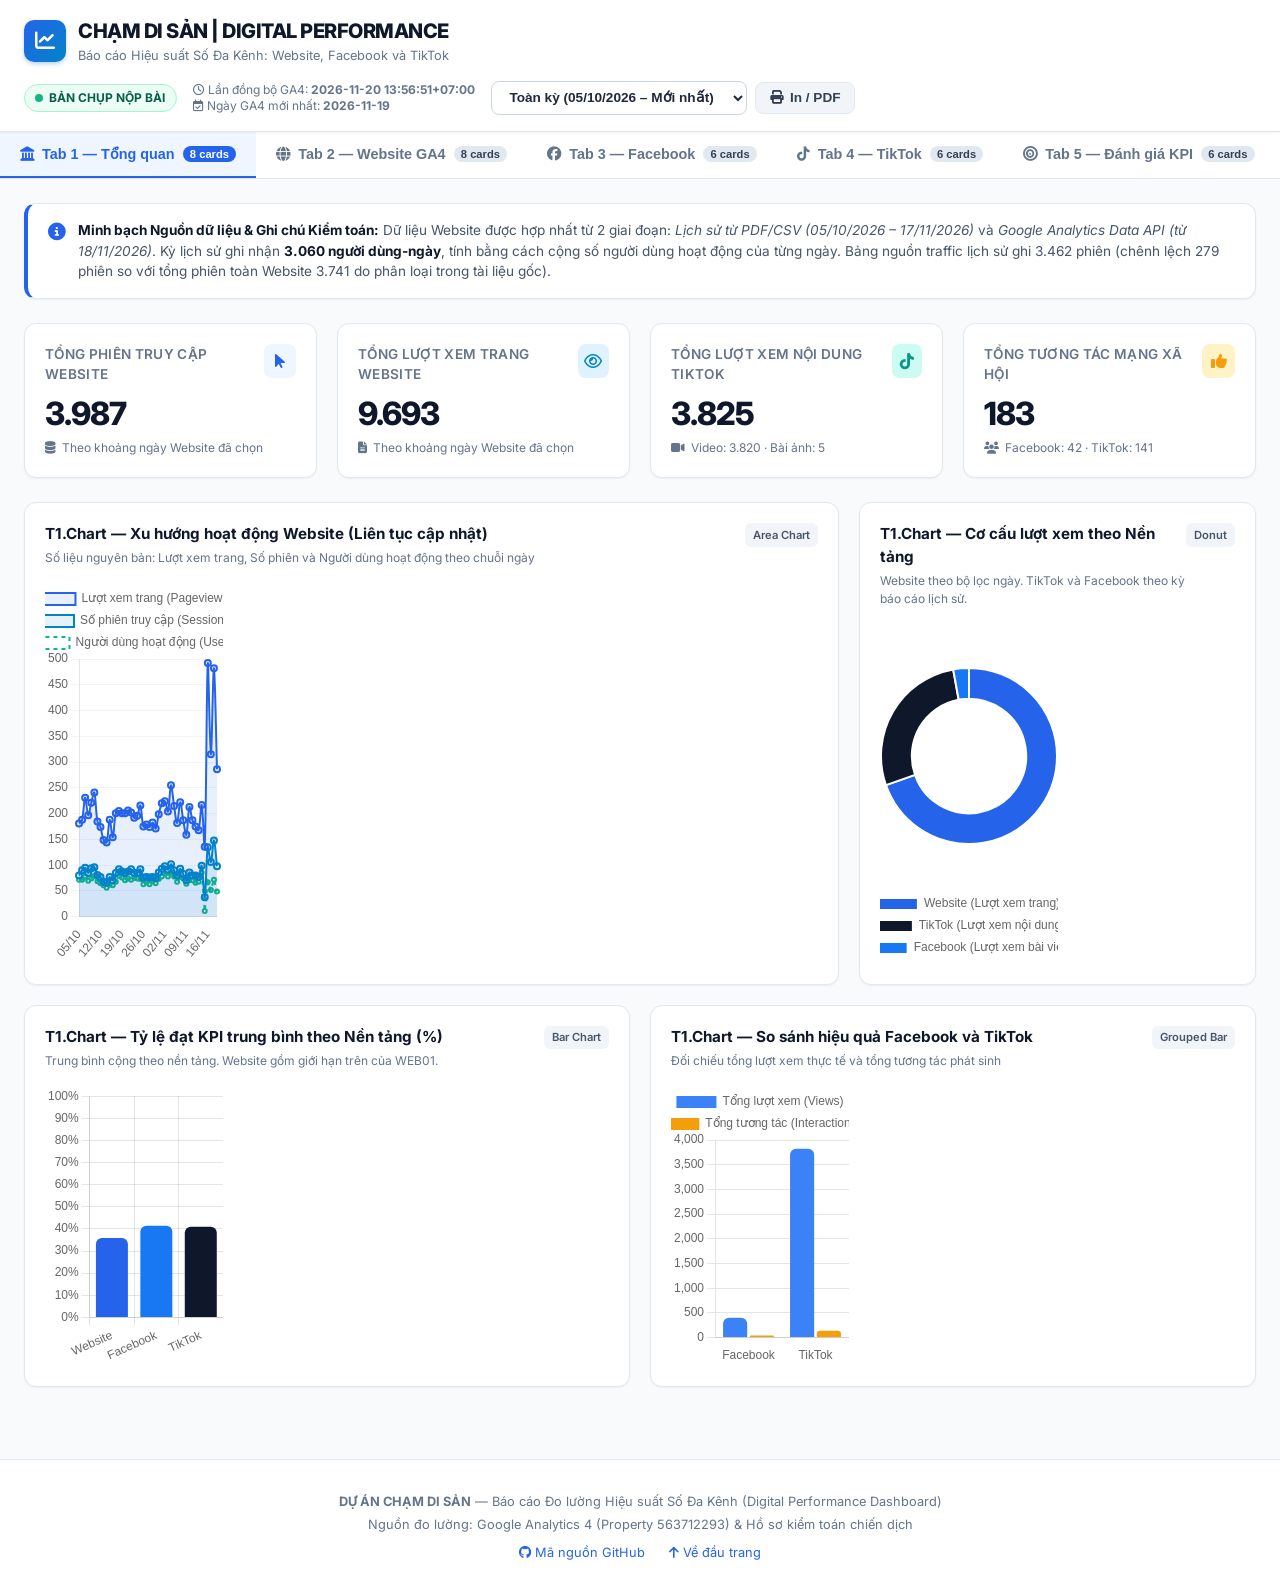
==== PTW/05_DASHBOARD/index.html @ 27724397 "docs(ptw): integrate the Chạm Di Sản dashboard snapshot" ====
<!DOCTYPE html>
<html lang="vi">
<head>
  <meta charset="UTF-8">
  <link rel="icon" href="data:,">
  <meta name="viewport" content="width=device-width, initial-scale=1.0">
  <title>CHẠM DI SẢN | DIGITAL PERFORMANCE DASHBOARD</title>

  <!-- Fonts & Icons -->
  <link rel="preconnect" href="https://fonts.googleapis.com">
  <link rel="preconnect" href="https://fonts.gstatic.com" crossorigin>
  <link href="https://fonts.googleapis.com/css2?family=Inter:wght@400;500;600;700;800&display=swap" rel="stylesheet">
  <link rel="stylesheet" href="https://cdnjs.cloudflare.com/ajax/libs/font-awesome/6.4.2/css/all.min.css">

  <!-- Chart.js -->
  <script src="js/chart.umd.min.js"></script>

  <!-- Custom Stylesheet -->
  <link rel="stylesheet" href="css/style.css">
</head>
<body data-snapshot="true">

  <!-- Top Navigation Header -->
  <header class="top-header">
    <div class="header-container">
      <div class="header-brand">
        <div class="brand-icon">
          <i class="fa-solid fa-chart-line"></i>
        </div>
        <div>
          <h1 class="brand-title">CHẠM DI SẢN | DIGITAL PERFORMANCE</h1>
          <p class="brand-subtitle">Báo cáo Hiệu suất Số Đa Kênh: Website, Facebook và TikTok</p>
        </div>
      </div>

      <div class="header-meta">
        <div class="live-badge">
          <span class="pulse-dot"></span>
          <span id="meta-report-mode">BẢN CHỤP NỘP BÀI</span>
        </div>

        <div style="font-size:0.75rem; color:#64748b; line-height: 1.3;">
          <div><i class="fa-regular fa-clock"></i> Lần đồng bộ GA4: <strong id="meta-last-sync">--:--</strong></div>
          <div><i class="fa-regular fa-calendar-check"></i> Ngày GA4 mới nhất: <strong id="meta-latest-date">--</strong></div>
        </div>

        <div class="filter-group">
          <select id="global-date-filter" class="filter-select" title="Bộ lọc thời gian toàn dashboard">
            <option value="all">Toàn kỳ (05/10/2026 – Mới nhất)</option>
            <option value="history">Kỳ lịch sử (05/10 – 17/11/2026)</option>
            <option value="live">Kỳ GA4 Data API (từ 18/11/2026)</option>
            <option value="7d">7 ngày gần nhất</option>
            <option value="14d">14 ngày gần nhất</option>
            <option value="30d">30 ngày gần nhất</option>
          </select>

          <button id="btn-print-snapshot" class="btn-snapshot" title="In hoặc lưu file snapshot PDF">
            <i class="fa-solid fa-print"></i> In / PDF
          </button>
        </div>
      </div>
    </div>
  </header>

  <!-- 5 Tabs Navigation -->
  <nav class="tabs-nav">
    <div class="tabs-container">
      <button class="tab-btn active" data-tab="tab-overview">
        <i class="fa-solid fa-landmark"></i> Tab 1 — Tổng quan
        <span class="tab-count">8 cards</span>
      </button>
      <button class="tab-btn" data-tab="tab-website">
        <i class="fa-solid fa-globe"></i> Tab 2 — Website GA4
        <span class="tab-count">8 cards</span>
      </button>
      <button class="tab-btn" data-tab="tab-facebook">
        <i class="fa-brands fa-facebook"></i> Tab 3 — Facebook
        <span class="tab-count">6 cards</span>
      </button>
      <button class="tab-btn" data-tab="tab-tiktok">
        <i class="fa-brands fa-tiktok"></i> Tab 4 — TikTok
        <span class="tab-count">6 cards</span>
      </button>
      <button class="tab-btn" data-tab="tab-kpi">
        <i class="fa-solid fa-bullseye"></i> Tab 5 — Đánh giá KPI
        <span class="tab-count">6 cards</span>
      </button>
    </div>
  </nav>

  <!-- Main Container -->
  <main class="main-wrapper">

    <!-- Warning Banner if sync fails -->
    <div id="sync-warning-banner" style="display:none; background:#fef3c7; border:1px solid #f59e0b; color:#92400e; padding:0.75rem 1rem; border-radius:8px; margin-bottom:1rem; font-size:0.85rem;"></div>

    <!-- Data Transparency & Audit Banner -->
    <section class="audit-banner">
      <i class="fa-solid fa-circle-info"></i>
      <div class="banner-content">
        <strong>Minh bạch Nguồn dữ liệu & Ghi chú Kiểm toán:</strong>
        Dữ liệu Website được hợp nhất từ 2 giai đoạn: <em>Lịch sử từ PDF/CSV (05/10/2026 – 17/11/2026)</em> và <em>Google Analytics Data API (từ 18/11/2026)</em>.
        Kỳ lịch sử ghi nhận <strong>3.060 người dùng-ngày</strong>, tính bằng cách cộng số người dùng hoạt động của từng ngày.
        Bảng nguồn traffic lịch sử ghi 3.462 phiên (chênh lệch 279 phiên so với tổng phiên toàn Website 3.741 do phân loại trong tài liệu gốc).
      </div>
    </section>

    <!-- ======================================================= -->
    <!-- TAB 1: TỔNG QUAN (8 CARDS)                                -->
    <!-- ======================================================= -->
    <section id="tab-overview" class="tab-content active">
      <!-- 4 KPI Cards -->
      <div class="kpi-grid">
        <!-- Card 84 -->
        <div class="kpi-card">
          <div class="kpi-header">
            <span class="kpi-title">Tổng phiên truy cập Website</span>
            <div class="kpi-icon icon-blue"><i class="fa-solid fa-arrow-pointer"></i></div>
          </div>
          <div class="kpi-value" id="kpi-q84">–</div>
          <div class="kpi-footer">
            <i class="fa-solid fa-database"></i>
            <span>Theo khoảng ngày Website đã chọn</span>
          </div>
        </div>

        <!-- Card 85 -->
        <div class="kpi-card">
          <div class="kpi-header">
            <span class="kpi-title">Tổng lượt xem trang Website</span>
            <div class="kpi-icon icon-sky"><i class="fa-regular fa-eye"></i></div>
          </div>
          <div class="kpi-value" id="kpi-q85">–</div>
          <div class="kpi-footer">
            <i class="fa-solid fa-file-lines"></i>
            <span>Theo khoảng ngày Website đã chọn</span>
          </div>
        </div>

        <!-- Card 86 -->
        <div class="kpi-card">
          <div class="kpi-header">
            <span class="kpi-title">Tổng lượt xem nội dung TikTok</span>
            <div class="kpi-icon icon-teal"><i class="fa-brands fa-tiktok"></i></div>
          </div>
          <div class="kpi-value" id="kpi-q86">–</div>
          <div class="kpi-footer">
            <i class="fa-solid fa-video"></i>
            <span id="tiktok-view-breakdown"></span>
          </div>
        </div>

        <!-- Card 87 -->
        <div class="kpi-card">
          <div class="kpi-header">
            <span class="kpi-title">Tổng tương tác Mạng xã hội</span>
            <div class="kpi-icon icon-amber"><i class="fa-solid fa-thumbs-up"></i></div>
          </div>
          <div class="kpi-value" id="kpi-q87">–</div>
          <div class="kpi-footer">
            <i class="fa-solid fa-users"></i>
            <span id="social-interaction-breakdown"></span>
          </div>
        </div>
      </div>

      <!-- 4 Charts Grid -->
      <div class="charts-grid">
        <!-- Card 88: Xu hướng Website -->
        <div class="chart-card col-8">
          <div class="chart-header">
            <div class="chart-title-wrap">
              <h3 class="chart-title">T1.Chart — Xu hướng hoạt động Website (Liên tục cập nhật)</h3>
              <p class="chart-subtitle">Số liệu nguyên bản: Lượt xem trang, Số phiên và Người dùng hoạt động theo chuỗi ngày</p>
            </div>
            <span class="chart-badge">Area Chart</span>
          </div>
          <div class="chart-body tall">
            <canvas id="chart-q88"></canvas>
          </div>
        </div>

        <!-- Card 89: Phân loại lượt xem đa nền tảng -->
        <div class="chart-card col-4">
          <div class="chart-header">
            <div class="chart-title-wrap">
              <h3 class="chart-title">T1.Chart — Cơ cấu lượt xem theo Nền tảng</h3>
              <p class="chart-subtitle">Website theo bộ lọc ngày. TikTok và Facebook theo kỳ báo cáo lịch sử.</p>
            </div>
            <span class="chart-badge">Donut</span>
          </div>
          <div class="chart-body tall">
            <canvas id="chart-q89"></canvas>
          </div>
        </div>

        <!-- Card 90: Tỷ lệ đạt KPI theo Nền tảng -->
        <div class="chart-card col-6">
          <div class="chart-header">
            <div class="chart-title-wrap">
              <h3 class="chart-title">T1.Chart — Tỷ lệ đạt KPI trung bình theo Nền tảng (%)</h3>
              <p class="chart-subtitle">Trung bình cộng theo nền tảng. Website gồm giới hạn trên của WEB01.</p>
            </div>
            <span class="chart-badge">Bar Chart</span>
          </div>
          <div class="chart-body">
            <canvas id="chart-q90"></canvas>
          </div>
        </div>

        <!-- Card 91: So sánh hiệu quả Facebook vs TikTok -->
        <div class="chart-card col-6">
          <div class="chart-header">
            <div class="chart-title-wrap">
              <h3 class="chart-title">T1.Chart — So sánh hiệu quả Facebook và TikTok</h3>
              <p class="chart-subtitle">Đối chiếu tổng lượt xem thực tế và tổng tương tác phát sinh</p>
            </div>
            <span class="chart-badge">Grouped Bar</span>
          </div>
          <div class="chart-body">
            <canvas id="chart-q91"></canvas>
          </div>
        </div>
      </div>
    </section>

    <!-- ======================================================= -->
    <!-- TAB 2: WEBSITE GA4 (8 CARDS)                             -->
    <!-- ======================================================= -->
    <section id="tab-website" class="tab-content">
      <!-- 2 KPI Cards -->
      <div class="kpi-grid">
        <!-- Card 92 -->
        <div class="kpi-card">
          <div class="kpi-header">
            <span class="kpi-title">Người dùng hoạt động TB / ngày</span>
            <div class="kpi-icon icon-emerald"><i class="fa-solid fa-user-group"></i></div>
          </div>
          <div class="kpi-value" id="kpi-q92">–</div>
          <div class="kpi-footer">
            <i class="fa-solid fa-chart-simple"></i>
            <span>User-days / ngày trên toàn chuỗi dữ liệu</span>
          </div>
        </div>

        <!-- Card 93 -->
        <div class="kpi-card">
          <div class="kpi-header">
            <span class="kpi-title">Lượt xem trang trên mỗi phiên (Trang/phiên)</span>
            <div class="kpi-icon icon-sky"><i class="fa-regular fa-file"></i></div>
          </div>
          <div class="kpi-value" id="kpi-q93">–</div>
          <div class="kpi-footer">
            <i class="fa-solid fa-calculator"></i>
            <span>Tỷ lệ Pageviews / Sessions trung bình</span>
          </div>
        </div>
      </div>

      <!-- 6 Charts Grid -->
      <div class="charts-grid">
        <!-- Card 94: Nhịp độ phiên & người dùng -->
        <div class="chart-card col-8">
          <div class="chart-header">
            <div class="chart-title-wrap">
              <h3 class="chart-title">T2.Chart — Nhịp độ người dùng và phiên truy cập theo ngày</h3>
              <p class="chart-subtitle">PDF/CSV đến 17/11/2026 và GA4 Data API từ 18/11/2026</p>
            </div>
            <span class="chart-badge">Line/Area</span>
          </div>
          <div class="chart-body">
            <canvas id="chart-q94"></canvas>
          </div>
        </div>

        <!-- Card 95: Cơ cấu nguồn truy cập -->
        <div class="chart-card col-4">
          <div class="chart-header">
            <div class="chart-title-wrap">
              <h3 class="chart-title">T2.Chart — Cơ cấu nguồn truy cập Website (Traffic Sources)</h3>
              <p class="chart-subtitle" id="traffic-sources-scope"></p>
            </div>
            <span class="chart-badge">Donut</span>
          </div>
          <div class="chart-body">
            <canvas id="chart-q95"></canvas>
          </div>
        </div>

        <!-- Card 96: Top 10 trang -->
        <div class="chart-card col-6">
          <div class="chart-header">
            <div class="chart-title-wrap">
              <h3 class="chart-title">T2.Chart — Top 10 trang được truy cập nhiều nhất (Kỳ 05/11–17/11/2026)</h3>
              <p class="chart-subtitle">Xếp hạng theo lượt xem trang (Views) trong kỳ báo cáo 13 ngày</p>
            </div>
            <span class="chart-badge">Bar (Horizontal)</span>
          </div>
          <div class="chart-body">
            <canvas id="chart-q96"></canvas>
          </div>
        </div>

        <!-- Card 97: Sự kiện Website Events -->
        <div class="chart-card col-6">
          <div class="chart-header">
            <div class="chart-title-wrap">
              <h3 class="chart-title">T2.Chart — Phân bổ sự kiện người dùng Website Events</h3>
              <p class="chart-subtitle">Số lượt kích hoạt theo hồ sơ lịch sử 05/10–17/11/2026</p>
            </div>
            <span class="chart-badge">Bar Chart</span>
          </div>
          <div class="chart-body">
            <canvas id="chart-q97"></canvas>
          </div>
        </div>

        <!-- Card 98: Sự kiện chuyển đổi chính -->
        <div class="chart-card col-6">
          <div class="chart-header">
            <div class="chart-title-wrap">
              <h3 class="chart-title">T2.Chart — Các sự kiện chuyển đổi chính (Kỳ 05/11–17/11/2026)</h3>
              <p class="chart-subtitle">Số lượt hoàn tất 5 mục tiêu chuyển đổi trong kỳ 13 ngày</p>
            </div>
            <span class="chart-badge">Bar Chart</span>
          </div>
          <div class="chart-body">
            <canvas id="chart-q98"></canvas>
          </div>
        </div>

        <!-- Card 99: Tỷ lệ thoát theo trang đích -->
        <div class="chart-card col-6">
          <div class="chart-header">
            <div class="chart-title-wrap">
              <h3 class="chart-title">T2.Chart — Tỷ lệ thoát theo Trang đích (Kỳ 05/11–17/11/2026)</h3>
              <p class="chart-subtitle">Bounce Rate (%) theo 9 trang đón nhận lượt truy cập đầu tiên</p>
            </div>
            <span class="chart-badge">Bar (Horizontal)</span>
          </div>
          <div class="chart-body">
            <canvas id="chart-q99"></canvas>
          </div>
        </div>
      </div>
    </section>

    <!-- ======================================================= -->
    <!-- TAB 3: FACEBOOK (6 CARDS)                                -->
    <!-- ======================================================= -->
    <section id="tab-facebook" class="tab-content">
      <!-- 2 KPI Cards -->
      <div class="kpi-grid">
        <!-- Card 100 -->
        <div class="kpi-card">
          <div class="kpi-header">
            <span class="kpi-title">Tổng bài đăng Facebook</span>
            <div class="kpi-icon icon-blue"><i class="fa-brands fa-facebook"></i></div>
          </div>
          <div class="kpi-value" id="kpi-q100">–</div>
          <div class="kpi-footer">
            <i class="fa-regular fa-newspaper"></i>
            <span>19 bài đăng trong kỳ chiến dịch</span>
          </div>
        </div>

        <!-- Card 101 -->
        <div class="kpi-card">
          <div class="kpi-header">
            <span class="kpi-title">Tổng lượt nhấp liên kết về Web</span>
            <div class="kpi-icon icon-sky"><i class="fa-solid fa-link"></i></div>
          </div>
          <div class="kpi-value" id="kpi-q101">–</div>
          <div class="kpi-footer">
            <i class="fa-solid fa-share-from-square"></i>
            <span>Lượt click trực tiếp chuyển hướng về Website</span>
          </div>
        </div>
      </div>

      <!-- 4 Charts Grid -->
      <div class="charts-grid">
        <!-- Card 102: Top 10 bài theo lượt xem -->
        <div class="chart-card col-6">
          <div class="chart-header">
            <div class="chart-title-wrap">
              <h3 class="chart-title">T3.Chart — Top 10 bài viết Facebook theo lượt xem</h3>
              <p class="chart-subtitle">Xếp hạng các bài đăng thu hút nhiều lượt hiển thị nhất</p>
            </div>
            <span class="chart-badge">Horizontal Bar</span>
          </div>
          <div class="chart-body">
            <canvas id="chart-q102"></canvas>
          </div>
        </div>

        <!-- Card 103: Top 10 bài theo click liên kết -->
        <div class="chart-card col-6">
          <div class="chart-header">
            <div class="chart-title-wrap">
              <h3 class="chart-title">T3.Chart — Top 10 bài viết Facebook theo lượt click liên kết</h3>
              <p class="chart-subtitle">Hiệu quả kéo traffic về Website từ từng bài đăng</p>
            </div>
            <span class="chart-badge">Horizontal Bar</span>
          </div>
          <div class="chart-body">
            <canvas id="chart-q103"></canvas>
          </div>
        </div>

        <!-- Card 104: Phân bổ tương tác & chia sẻ -->
        <div class="chart-card col-6">
          <div class="chart-header">
            <div class="chart-title-wrap">
              <h3 class="chart-title">T3.Chart — Phân bổ tương tác và chia sẻ theo bài viết</h3>
              <p class="chart-subtitle">Cơ cấu tương tác (Interactions) và lan tỏa (Shares) trên 19 bài đăng</p>
            </div>
            <span class="chart-badge">Stacked Bar</span>
          </div>
          <div class="chart-body">
            <canvas id="chart-q104"></canvas>
          </div>
        </div>

        <!-- Card 105: Xu hướng lượt xem & tương tác FB -->
        <div class="chart-card col-6">
          <div class="chart-header">
            <div class="chart-title-wrap">
              <h3 class="chart-title">T3.Chart — Xu hướng lượt xem và tương tác Facebook theo thời gian</h3>
              <p class="chart-subtitle">Diễn biến hiệu quả truyền thông bài viết theo từng ngày đăng</p>
            </div>
            <span class="chart-badge">Line Chart</span>
          </div>
          <div class="chart-body">
            <canvas id="chart-q105"></canvas>
          </div>
        </div>
      </div>
    </section>

    <!-- ======================================================= -->
    <!-- TAB 4: TIKTOK (6 CARDS)                                  -->
    <!-- ======================================================= -->
    <section id="tab-tiktok" class="tab-content">
      <!-- 2 KPI Cards -->
      <div class="kpi-grid">
        <!-- Card 106 -->
        <div class="kpi-card">
          <div class="kpi-header">
            <span class="kpi-title">Lượt xem trung bình mỗi video TikTok</span>
            <div class="kpi-icon icon-teal"><i class="fa-solid fa-play"></i></div>
          </div>
          <div class="kpi-value" id="kpi-q106">–</div>
          <div class="kpi-footer">
            <i class="fa-solid fa-video"></i>
            <span>Chỉ tính nội dung video</span>
          </div>
        </div>

        <!-- Card 107 -->
        <div class="kpi-card">
          <div class="kpi-header">
            <span class="kpi-title">Tỷ lệ tương tác TikTok (ER)</span>
            <div class="kpi-icon icon-amber"><i class="fa-solid fa-percent"></i></div>
          </div>
          <div class="kpi-value" id="kpi-q107">–</div>
          <div class="kpi-footer">
            <i class="fa-solid fa-heart"></i>
            <span>Tỷ lệ tương tác báo cáo trên tổng lượt xem</span>
          </div>
        </div>
      </div>

      <!-- 4 Charts Grid -->
      <div class="charts-grid">
        <!-- Card 108: Xếp hạng video theo lượt xem -->
        <div class="chart-card col-6">
          <div class="chart-header">
            <div class="chart-title-wrap">
              <h3 class="chart-title">T4.Chart — Xếp hạng video TikTok theo lượt xem</h3>
              <p class="chart-subtitle">Hiệu suất xem của từng video clip trong chiến dịch</p>
            </div>
            <span class="chart-badge">Horizontal Bar</span>
          </div>
          <div class="chart-body">
            <canvas id="chart-q108"></canvas>
          </div>
        </div>

        <!-- Card 110: Tỷ trọng các loại tương tác -->
        <div class="chart-card col-6">
          <div class="chart-header">
            <div class="chart-title-wrap">
              <h3 class="chart-title">T4.Chart — Tỷ trọng các loại tương tác trên TikTok</h3>
              <p class="chart-subtitle">Tính từ bốn cột tương tác thành phần của toàn bộ nội dung. KPI dùng cột tổng tương tác theo báo cáo.</p>
            </div>
            <span class="chart-badge">Donut</span>
          </div>
          <div class="chart-body">
            <canvas id="chart-q110"></canvas>
          </div>
        </div>

        <!-- Card 109: Cơ cấu 4 hành vi tương tác -->
        <div class="chart-card col-6">
          <div class="chart-header">
            <div class="chart-title-wrap">
              <h3 class="chart-title">T4.Chart — Cơ cấu 4 hành vi tương tác trên từng video TikTok</h3>
              <p class="chart-subtitle">Phân bổ chi tiết Thích, Lưu, Bình luận và Chia sẻ</p>
            </div>
            <span class="chart-badge">Stacked Bar</span>
          </div>
          <div class="chart-body">
            <canvas id="chart-q109"></canvas>
          </div>
        </div>

        <!-- Card 111: Thời lượng vs Lượt xem -->
        <div class="chart-card col-6">
          <div class="chart-header">
            <div class="chart-title-wrap">
              <h3 class="chart-title">T4.Chart — Thời lượng video (giây) và Lượt xem thực tế</h3>
              <p class="chart-subtitle">Thời lượng chỉ hiện khi hồ sơ có ghi nhận. Các lượt xem vẫn hiển thị cho đủ video.</p>
            </div>
            <span class="chart-badge">Dual-Axis Chart</span>
          </div>
          <div class="chart-body">
            <canvas id="chart-q111"></canvas>
          </div>
        </div>
      </div>
    </section>

    <!-- ======================================================= -->
    <!-- TAB 5: ĐÁNH GIÁ KPI (6 CARDS)                            -->
    <!-- ======================================================= -->
    <section id="tab-kpi" class="tab-content">
      <!-- 2 KPI Cards -->
      <div class="kpi-grid">
        <!-- Card 112 -->
        <div class="kpi-card">
          <div class="kpi-header">
            <span class="kpi-title">Tỷ lệ hoàn thành trung bình toàn chiến dịch</span>
            <div class="kpi-icon icon-amber"><i class="fa-solid fa-gauge-high"></i></div>
          </div>
          <div class="kpi-value" id="kpi-q112">–</div>
          <div class="kpi-footer">
            <i class="fa-solid fa-calculator"></i>
            <span>Trung bình theo hồ sơ nghiệm thu, gồm giới hạn trên của WEB01</span>
          </div>
        </div>

        <!-- Card 113 -->
        <div class="kpi-card">
          <div class="kpi-header">
            <span class="kpi-title">Số KPI đạt mục tiêu</span>
            <div class="kpi-icon icon-blue"><i class="fa-solid fa-circle-check"></i></div>
          </div>
          <div class="kpi-value" id="kpi-q113">–</div>
          <div class="kpi-footer">
            <i class="fa-solid fa-flag"></i>
            <span>Kết quả của kỳ nghiệm thu 05/10–17/11/2026</span>
          </div>
        </div>
      </div>

      <!-- 4 Charts Grid -->
      <div class="charts-grid">
        <!-- Card 114: Tỷ lệ hoàn thành từng chỉ số -->
        <div class="chart-card col-6">
          <div class="chart-header">
            <div class="chart-title-wrap">
              <h3 class="chart-title">T5.Chart — Tỷ lệ hoàn thành từng chỉ số KPI (%)</h3>
              <p class="chart-subtitle">Đối chiếu mức độ đạt mục tiêu của từng chỉ số cụ thể</p>
            </div>
            <span class="chart-badge">Horizontal Bar</span>
          </div>
          <div class="chart-body">
            <canvas id="chart-q114"></canvas>
          </div>
        </div>

        <!-- Card 117: Tỷ lệ hoàn thành theo nền tảng -->
        <div class="chart-card col-6">
          <div class="chart-header">
            <div class="chart-title-wrap">
              <h3 class="chart-title">T5.Chart — Tỷ lệ hoàn thành KPI trung bình theo Nền tảng</h3>
              <p class="chart-subtitle">Trung bình cộng theo nền tảng. Website gồm giới hạn trên của WEB01.</p>
            </div>
            <span class="chart-badge">Bar Chart</span>
          </div>
          <div class="chart-body">
            <canvas id="chart-q117"></canvas>
          </div>
        </div>

        <!-- Card 115: Mục tiêu vs Thực tế -->
        <div class="chart-card col-6">
          <div class="chart-header">
            <div class="chart-title-wrap">
              <h3 class="chart-title">T5.Chart — Đối chiếu Mục tiêu (100%) vs Thực tế (%) từng KPI</h3>
              <p class="chart-subtitle">So sánh trực quan mức độ đạt so với ngưỡng chuẩn 100%</p>
            </div>
            <span class="chart-badge">Grouped Bar</span>
          </div>
          <div class="chart-body">
            <canvas id="chart-q115"></canvas>
          </div>
        </div>

        <!-- Card 116: Khoảng cách chênh lệch cần bù đắp -->
        <div class="chart-card col-6">
          <div class="chart-header">
            <div class="chart-title-wrap">
              <h3 class="chart-title">T5.Chart — Khoảng cách chênh lệch cần bù đắp (Minimum Gap)</h3>
              <p class="chart-subtitle">Số lượng chỉ tiêu tuyệt đối còn thiếu để chạm ngưỡng đạt KPI</p>
            </div>
            <span class="chart-badge">Bar Chart</span>
          </div>
          <div class="chart-body">
            <canvas id="chart-q116"></canvas>
          </div>
        </div>

        <!-- Bảng tổng hợp chi tiết 9 KPI -->
        <div class="chart-card col-12" style="margin-top: 1rem;">
          <div class="chart-header">
            <div class="chart-title-wrap">
              <h3 class="chart-title"><i class="fa-solid fa-table-list"></i> Bảng đối chiếu chi tiết 9 KPI chiến dịch Chạm Di Sản</h3>
              <p class="chart-subtitle">Trích xuất trực tiếp từ hồ sơ kiểm toán Bao_cao_KPI(2).xlsx</p>
            </div>
          </div>
          <div class="table-responsive">
            <table class="data-table">
              <thead>
                <tr>
                  <th>Mã</th>
                  <th>Nền tảng</th>
                  <th>Chỉ số đo lường</th>
                  <th>Mục tiêu</th>
                  <th>Thực tế</th>
                  <th>Tỷ lệ đạt</th>
                  <th>Trạng thái</th>
                  <th>Chênh lệch</th>
                  <th>Ghi chú kiểm toán</th>
                </tr>
              </thead>
              <tbody id="kpi-table-body">
                <!-- Rendered dynamically -->
              </tbody>
            </table>
          </div>
        </div>
      </div>
    </section>

  </main>

  <!-- Footer -->
  <footer class="footer">
    <p><strong>DỰ ÁN CHẠM DI SẢN</strong> — Báo cáo Đo lường Hiệu suất Số Đa Kênh (Digital Performance Dashboard)</p>
    <p style="margin-top: 0.25rem;">Nguồn đo lường: Google Analytics 4 (Property 563712293) & Hồ sơ kiểm toán chiến dịch</p>
    <div class="footer-links">
      <a href="https://github.com/dgdyudisnumber1-cyber/cham-di-san-dashboard" target="_blank"><i class="fa-brands fa-github"></i> Mã nguồn GitHub</a>
      <a href="#tab-overview"><i class="fa-solid fa-arrow-up"></i> Về đầu trang</a>
    </div>
  </footer>

  <!-- Application Logic -->
  <script src="data/dashboard_data.js"></script>
  <script src="js/app.js"></script>
</body>
</html>
---- PTW/05_DASHBOARD/css/style.css ----
:root {
  --navy-dark: #0f172a;
  --navy-primary: #1e293b;
  --blue-primary: #2563eb;
  --blue-hover: #1d4ed8;
  --blue-light: #eff6ff;
  --blue-subtle: #dbeafe;
  --sky-accent: #0284c7;
  --teal-accent: #0d9488;
  --emerald: #10b981;
  --amber: #f59e0b;
  --rose: #ef4444;
  --slate-50: #f8fafc;
  --slate-100: #f1f5f9;
  --slate-200: #e2e8f0;
  --slate-300: #cbd5e1;
  --slate-400: #94a3b8;
  --slate-500: #64748b;
  --slate-600: #475569;
  --slate-700: #334155;
  --slate-800: #1e293b;
  --slate-900: #0f172a;
  --font-sans: 'Inter', -apple-system, BlinkMacSystemFont, 'Segoe UI', Roboto, Helvetica, Arial, sans-serif;
  --card-radius: 12px;
  --shadow-sm: 0 1px 2px 0 rgb(0 0 0 / 0.05);
  --shadow-md: 0 4px 6px -1px rgb(0 0 0 / 0.08), 0 2px 4px -2px rgb(0 0 0 / 0.05);
  --shadow-lg: 0 10px 15px -3px rgb(0 0 0 / 0.08), 0 4px 6px -4px rgb(0 0 0 / 0.04);
}

* {
  margin: 0;
  padding: 0;
  box-sizing: border-box;
}

body {
  font-family: var(--font-sans);
  background-color: var(--slate-50);
  color: var(--slate-800);
  line-height: 1.5;
  -webkit-font-smoothing: antialiased;
}

/* Header & Navbar */
.top-header {
  background: #ffffff;
  border-bottom: 1px solid var(--slate-200);
  padding: 1rem 1.5rem;
  position: sticky;
  top: 0;
  z-index: 50;
  box-shadow: var(--shadow-sm);
}

.header-container {
  max-width: 1440px;
  margin: 0 auto;
  display: flex;
  justify-content: space-between;
  align-items: center;
  flex-wrap: wrap;
  gap: 1rem;
}

.header-brand {
  display: flex;
  align-items: center;
  gap: 0.75rem;
}

.brand-icon {
  width: 42px;
  height: 42px;
  background: linear-gradient(135deg, var(--blue-primary), var(--sky-accent));
  border-radius: 10px;
  display: flex;
  align-items: center;
  justify-content: center;
  color: #fff;
  font-size: 1.25rem;
  box-shadow: 0 2px 4px rgba(37, 99, 235, 0.3);
}

.brand-title {
  font-size: 1.25rem;
  font-weight: 800;
  letter-spacing: -0.025em;
  color: var(--navy-dark);
}

.brand-subtitle {
  font-size: 0.8rem;
  color: var(--slate-500);
}

.header-meta {
  display: flex;
  align-items: center;
  gap: 1rem;
  flex-wrap: wrap;
}

.live-badge {
  display: inline-flex;
  align-items: center;
  gap: 0.375rem;
  background-color: #ecfdf5;
  color: #065f46;
  border: 1px solid #a7f3d0;
  padding: 0.25rem 0.65rem;
  border-radius: 9999px;
  font-size: 0.75rem;
  font-weight: 700;
}

.pulse-dot {
  width: 8px;
  height: 8px;
  background-color: #10b981;
  border-radius: 50%;
  animation: pulse 2s cubic-bezier(0.4, 0, 0.6, 1) infinite;
}

@keyframes pulse {
  0%, 100% { opacity: 1; transform: scale(1); }
  50% { opacity: 0.5; transform: scale(1.3); }
}

.filter-group {
  display: flex;
  align-items: center;
  gap: 0.5rem;
}

.filter-select {
  padding: 0.45rem 0.85rem;
  border-radius: 8px;
  border: 1px solid var(--slate-300);
  background-color: #ffffff;
  color: var(--slate-800);
  font-size: 0.85rem;
  font-weight: 600;
  cursor: pointer;
  outline: none;
  transition: border-color 0.15s, box-shadow 0.15s;
}

.filter-select:focus {
  border-color: var(--blue-primary);
  box-shadow: 0 0 0 3px rgba(37, 99, 235, 0.15);
}

.btn-snapshot {
  display: inline-flex;
  align-items: center;
  gap: 0.4rem;
  background-color: var(--slate-100);
  color: var(--slate-700);
  border: 1px solid var(--slate-200);
  padding: 0.45rem 0.85rem;
  border-radius: 8px;
  font-size: 0.85rem;
  font-weight: 600;
  cursor: pointer;
  transition: all 0.15s;
}

.btn-snapshot:hover {
  background-color: var(--slate-200);
  color: var(--navy-dark);
}

/* Tab Navigation */
.tabs-nav {
  background-color: #ffffff;
  border-bottom: 1px solid var(--slate-200);
}

.tabs-container {
  max-width: 1440px;
  margin: 0 auto;
  display: flex;
  overflow-x: auto;
  scrollbar-width: none;
}

.tabs-container::-webkit-scrollbar {
  display: none;
}

.tab-btn {
  padding: 0.9rem 1.25rem;
  background: none;
  border: none;
  border-bottom: 2px solid transparent;
  font-size: 0.9rem;
  font-weight: 600;
  color: var(--slate-500);
  cursor: pointer;
  display: flex;
  align-items: center;
  gap: 0.5rem;
  white-space: nowrap;
  transition: all 0.15s;
}

.tab-btn:hover {
  color: var(--blue-primary);
}

.tab-btn.active {
  color: var(--blue-primary);
  border-bottom-color: var(--blue-primary);
  background-color: var(--blue-light);
}

.tab-count {
  background-color: var(--slate-200);
  color: var(--slate-700);
  font-size: 0.7rem;
  padding: 0.1rem 0.45rem;
  border-radius: 9999px;
  font-weight: 700;
}

.tab-btn.active .tab-count {
  background-color: var(--blue-primary);
  color: #fff;
}

/* Main Container */
.main-wrapper {
  max-width: 1440px;
  margin: 0 auto;
  padding: 1.5rem;
}

/* Banner Alert */
.audit-banner {
  background-color: #ffffff;
  border: 1px solid var(--slate-200);
  border-left: 4px solid var(--blue-primary);
  padding: 1rem 1.25rem;
  border-radius: var(--card-radius);
  margin-bottom: 1.5rem;
  box-shadow: var(--shadow-sm);
  display: flex;
  align-items: flex-start;
  gap: 0.75rem;
  font-size: 0.85rem;
  color: var(--slate-600);
}

.audit-banner i {
  color: var(--blue-primary);
  font-size: 1.1rem;
  margin-top: 0.15rem;
}

.banner-content strong {
  color: var(--navy-dark);
}

/* Grid Layouts */
.tab-content {
  display: none;
}

.tab-content.active {
  display: block;
}

.kpi-grid {
  display: grid;
  grid-template-columns: repeat(auto-fit, minmax(260px, 1fr));
  gap: 1.25rem;
  margin-bottom: 1.5rem;
}

.charts-grid {
  display: grid;
  grid-template-columns: repeat(12, 1fr);
  gap: 1.25rem;
}

/* KPI Card */
.kpi-card {
  background-color: #ffffff;
  border: 1px solid var(--slate-200);
  border-radius: var(--card-radius);
  padding: 1.25rem;
  box-shadow: var(--shadow-sm);
  display: flex;
  flex-direction: column;
  justify-content: space-between;
  transition: transform 0.15s, box-shadow 0.15s;
}

.kpi-card:hover {
  transform: translateY(-2px);
  box-shadow: var(--shadow-md);
}

.kpi-header {
  display: flex;
  justify-content: space-between;
  align-items: flex-start;
  margin-bottom: 0.75rem;
}

.kpi-title {
  font-size: 0.85rem;
  font-weight: 600;
  color: var(--slate-500);
  text-transform: uppercase;
  letter-spacing: 0.025em;
}

.kpi-icon {
  width: 34px;
  height: 34px;
  border-radius: 8px;
  display: flex;
  align-items: center;
  justify-content: center;
  font-size: 1rem;
}

.icon-blue { background-color: var(--blue-light); color: var(--blue-primary); }
.icon-sky { background-color: #e0f2fe; color: var(--sky-accent); }
.icon-teal { background-color: #ccfbf1; color: var(--teal-accent); }
.icon-amber { background-color: #fef3c7; color: var(--amber); }
.icon-emerald { background-color: #d1fae5; color: var(--emerald); }

.kpi-value {
  font-size: 2rem;
  font-weight: 800;
  letter-spacing: -0.03em;
  color: var(--navy-dark);
  line-height: 1.1;
  margin-bottom: 0.5rem;
}

.kpi-footer {
  font-size: 0.75rem;
  color: var(--slate-500);
  display: flex;
  align-items: center;
  gap: 0.35rem;
}

/* Chart Card */
.chart-card {
  background-color: #ffffff;
  border: 1px solid var(--slate-200);
  border-radius: var(--card-radius);
  padding: 1.25rem;
  box-shadow: var(--shadow-sm);
  display: flex;
  flex-direction: column;
}

.col-4 { grid-column: span 4; }
.col-6 { grid-column: span 6; }
.col-8 { grid-column: span 8; }
.col-12 { grid-column: span 12; }

@media (max-width: 1024px) {
  .col-4, .col-6, .col-8 { grid-column: span 12; }
}

.chart-header {
  display: flex;
  justify-content: space-between;
  align-items: flex-start;
  margin-bottom: 1rem;
}

.chart-title-wrap {
  flex: 1;
}

.chart-title {
  font-size: 0.95rem;
  font-weight: 700;
  color: var(--navy-dark);
  margin-bottom: 0.2rem;
}

.chart-subtitle {
  font-size: 0.75rem;
  color: var(--slate-500);
}

.chart-badge {
  font-size: 0.7rem;
  font-weight: 600;
  padding: 0.2rem 0.5rem;
  border-radius: 6px;
  background-color: var(--slate-100);
  color: var(--slate-600);
}

.chart-body {
  position: relative;
  flex: 1;
  min-height: 280px;
  width: 100%;
}

.chart-body.tall {
  min-height: 340px;
}

/* Table styles inside card */
.table-responsive {
  width: 100%;
  overflow-x: auto;
}

.data-table {
  width: 100%;
  border-collapse: collapse;
  font-size: 0.825rem;
  text-align: left;
}

.data-table th {
  background-color: var(--slate-50);
  color: var(--slate-600);
  font-weight: 600;
  padding: 0.65rem 0.75rem;
  border-bottom: 1px solid var(--slate-200);
}

.data-table td {
  padding: 0.65rem 0.75rem;
  border-bottom: 1px solid var(--slate-100);
  color: var(--slate-700);
}

.data-table tr:hover {
  background-color: var(--slate-50);
}

.badge-status {
  display: inline-block;
  padding: 0.15rem 0.5rem;
  border-radius: 9999px;
  font-size: 0.7rem;
  font-weight: 700;
}

.status-chua-dat { background-color: #fee2e2; color: #991b1b; }
.status-dat { background-color: #d1fae5; color: #065f46; }

/* Footer */
.footer {
  margin-top: 3rem;
  border-top: 1px solid var(--slate-200);
  background-color: #ffffff;
  padding: 2rem 1.5rem;
  font-size: 0.8rem;
  color: var(--slate-500);
  text-align: center;
}

.footer-links {
  display: flex;
  justify-content: center;
  gap: 1.5rem;
  margin-top: 0.5rem;
}

.footer-links a {
  color: var(--blue-primary);
  text-decoration: none;
}

.footer-links a:hover {
  text-decoration: underline;
}

/* Print / PDF Styling */
@media print {
  .top-header, .tabs-nav, .filter-group, .btn-snapshot {
    display: none !important;
  }
  .tab-content {
    display: block !important;
    page-break-after: always;
  }
  .main-wrapper {
    padding: 0;
  }
  .chart-card, .kpi-card {
    box-shadow: none !important;
    border: 1px solid #ccc !important;
  }
}
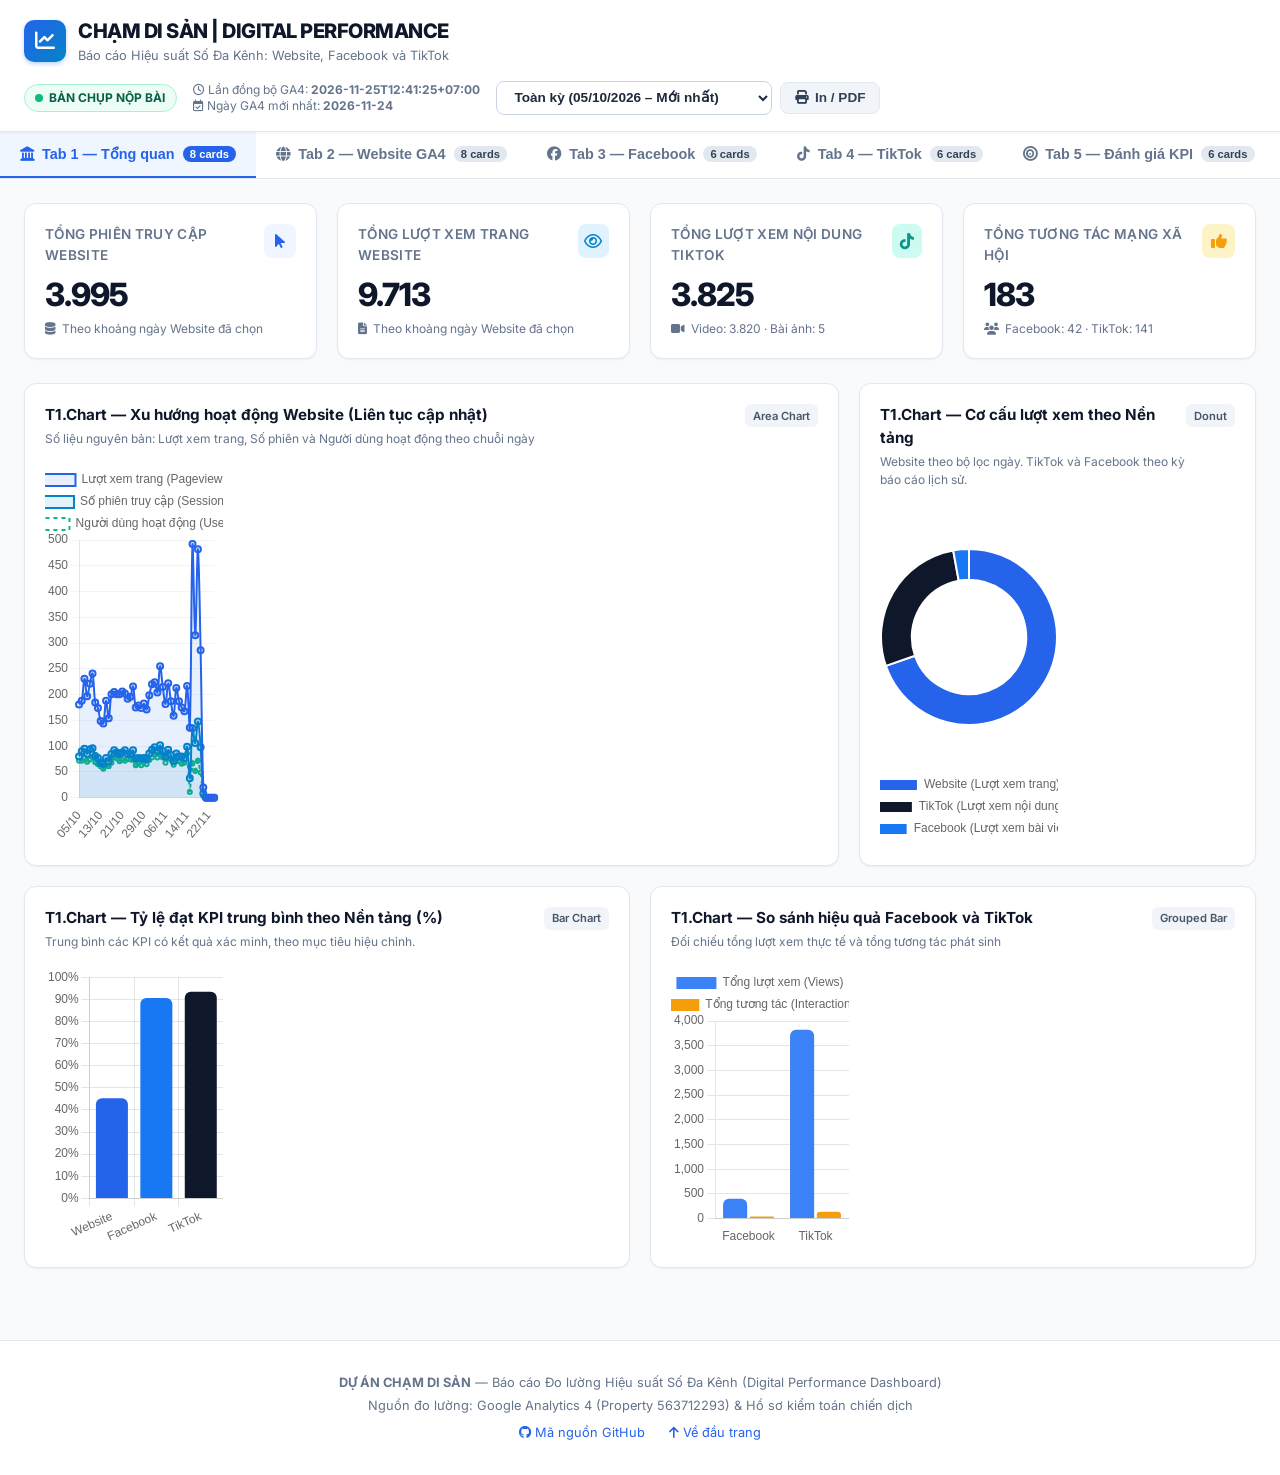
==== commit 11f62414: "Prepare Huong B audited GA4 and KPI snapshot through November 24" ====
--- a/PTW/05_DASHBOARD/index.html
+++ b/PTW/05_DASHBOARD/index.html
@@ -47,7 +47,7 @@
         <div class="filter-group">
           <select id="global-date-filter" class="filter-select" title="Bộ lọc thời gian toàn dashboard">
             <option value="all">Toàn kỳ (05/10/2026 – Mới nhất)</option>
-            <option value="history">Kỳ lịch sử (05/10 – 17/11/2026)</option>
+            <option value="history">Kỳ GA4 lịch sử (05/10 – 17/11/2026)</option>
             <option value="live">Kỳ GA4 Data API (từ 18/11/2026)</option>
             <option value="7d">7 ngày gần nhất</option>
             <option value="14d">14 ngày gần nhất</option>
@@ -94,17 +94,6 @@
     <!-- Warning Banner if sync fails -->
     <div id="sync-warning-banner" style="display:none; background:#fef3c7; border:1px solid #f59e0b; color:#92400e; padding:0.75rem 1rem; border-radius:8px; margin-bottom:1rem; font-size:0.85rem;"></div>
 
-    <!-- Data Transparency & Audit Banner -->
-    <section class="audit-banner">
-      <i class="fa-solid fa-circle-info"></i>
-      <div class="banner-content">
-        <strong>Minh bạch Nguồn dữ liệu & Ghi chú Kiểm toán:</strong>
-        Dữ liệu Website được hợp nhất từ 2 giai đoạn: <em>Lịch sử từ PDF/CSV (05/10/2026 – 17/11/2026)</em> và <em>Google Analytics Data API (từ 18/11/2026)</em>.
-        Kỳ lịch sử ghi nhận <strong>3.060 người dùng-ngày</strong>, tính bằng cách cộng số người dùng hoạt động của từng ngày.
-        Bảng nguồn traffic lịch sử ghi 3.462 phiên (chênh lệch 279 phiên so với tổng phiên toàn Website 3.741 do phân loại trong tài liệu gốc).
-      </div>
-    </section>
-
     <!-- ======================================================= -->
     <!-- TAB 1: TỔNG QUAN (8 CARDS)                                -->
     <!-- ======================================================= -->
@@ -199,7 +188,7 @@
           <div class="chart-header">
             <div class="chart-title-wrap">
               <h3 class="chart-title">T1.Chart — Tỷ lệ đạt KPI trung bình theo Nền tảng (%)</h3>
-              <p class="chart-subtitle">Trung bình cộng theo nền tảng. Website gồm giới hạn trên của WEB01.</p>
+              <p class="chart-subtitle">Trung bình các KPI có kết quả xác minh, theo mục tiêu hiệu chỉnh.</p>
             </div>
             <span class="chart-badge">Bar Chart</span>
           </div>
@@ -264,7 +253,6 @@
           <div class="chart-header">
             <div class="chart-title-wrap">
               <h3 class="chart-title">T2.Chart — Nhịp độ người dùng và phiên truy cập theo ngày</h3>
-              <p class="chart-subtitle">PDF/CSV đến 17/11/2026 và GA4 Data API từ 18/11/2026</p>
             </div>
             <span class="chart-badge">Line/Area</span>
           </div>
@@ -278,7 +266,7 @@
           <div class="chart-header">
             <div class="chart-title-wrap">
               <h3 class="chart-title">T2.Chart — Cơ cấu nguồn truy cập Website (Traffic Sources)</h3>
-              <p class="chart-subtitle" id="traffic-sources-scope"></p>
+              <p class="chart-subtitle" id="traffic-sources-scope" hidden></p>
             </div>
             <span class="chart-badge">Donut</span>
           </div>
@@ -306,7 +294,7 @@
           <div class="chart-header">
             <div class="chart-title-wrap">
               <h3 class="chart-title">T2.Chart — Phân bổ sự kiện người dùng Website Events</h3>
-              <p class="chart-subtitle">Số lượt kích hoạt theo hồ sơ lịch sử 05/10–17/11/2026</p>
+              <p class="chart-subtitle">Số lượt kích hoạt theo báo cáo GA4 lịch sử 05/10–17/11/2026</p>
             </div>
             <span class="chart-badge">Bar Chart</span>
           </div>
@@ -546,20 +534,20 @@
           <div class="kpi-value" id="kpi-q112">–</div>
           <div class="kpi-footer">
             <i class="fa-solid fa-calculator"></i>
-            <span>Trung bình theo hồ sơ nghiệm thu, gồm giới hạn trên của WEB01</span>
+            <span>Trung bình các KPI có kết quả xác minh, theo mục tiêu hiệu chỉnh</span>
           </div>
         </div>
 
         <!-- Card 113 -->
         <div class="kpi-card">
           <div class="kpi-header">
-            <span class="kpi-title">Số KPI đạt mục tiêu</span>
+            <span class="kpi-title">KPI đạt ngưỡng 90% sau hiệu chỉnh</span>
             <div class="kpi-icon icon-blue"><i class="fa-solid fa-circle-check"></i></div>
           </div>
           <div class="kpi-value" id="kpi-q113">–</div>
           <div class="kpi-footer">
             <i class="fa-solid fa-flag"></i>
-            <span>Kết quả của kỳ nghiệm thu 05/10–17/11/2026</span>
+            <span>Kỳ 05/10–24/11/2026 · 1 KPI chưa đủ dữ liệu</span>
           </div>
         </div>
       </div>
@@ -571,7 +559,7 @@
           <div class="chart-header">
             <div class="chart-title-wrap">
               <h3 class="chart-title">T5.Chart — Tỷ lệ hoàn thành từng chỉ số KPI (%)</h3>
-              <p class="chart-subtitle">Đối chiếu mức độ đạt mục tiêu của từng chỉ số cụ thể</p>
+              <p class="chart-subtitle">Kỳ chốt đến 24/11/2026. WEB01 chưa đủ dữ liệu toàn kỳ.</p>
             </div>
             <span class="chart-badge">Horizontal Bar</span>
           </div>
@@ -585,7 +573,7 @@
           <div class="chart-header">
             <div class="chart-title-wrap">
               <h3 class="chart-title">T5.Chart — Tỷ lệ hoàn thành KPI trung bình theo Nền tảng</h3>
-              <p class="chart-subtitle">Trung bình cộng theo nền tảng. Website gồm giới hạn trên của WEB01.</p>
+              <p class="chart-subtitle">Trung bình các KPI có kết quả xác minh, theo mục tiêu hiệu chỉnh.</p>
             </div>
             <span class="chart-badge">Bar Chart</span>
           </div>
@@ -598,8 +586,8 @@
         <div class="chart-card col-6">
           <div class="chart-header">
             <div class="chart-title-wrap">
-              <h3 class="chart-title">T5.Chart — Đối chiếu Mục tiêu (100%) vs Thực tế (%) từng KPI</h3>
-              <p class="chart-subtitle">So sánh trực quan mức độ đạt so với ngưỡng chuẩn 100%</p>
+              <h3 class="chart-title">T5.Chart — Đối chiếu ngưỡng 90% với tỷ lệ thực tế</h3>
+              <p class="chart-subtitle">So sánh tỷ lệ thực tế với ngưỡng đánh giá 90% sau hiệu chỉnh</p>
             </div>
             <span class="chart-badge">Grouped Bar</span>
           </div>
@@ -613,7 +601,7 @@
           <div class="chart-header">
             <div class="chart-title-wrap">
               <h3 class="chart-title">T5.Chart — Khoảng cách chênh lệch cần bù đắp (Minimum Gap)</h3>
-              <p class="chart-subtitle">Số lượng chỉ tiêu tuyệt đối còn thiếu để chạm ngưỡng đạt KPI</p>
+              <p class="chart-subtitle">Khoảng cách đến 100% mục tiêu hiệu chỉnh</p>
             </div>
             <span class="chart-badge">Bar Chart</span>
           </div>
@@ -627,7 +615,7 @@
           <div class="chart-header">
             <div class="chart-title-wrap">
               <h3 class="chart-title"><i class="fa-solid fa-table-list"></i> Bảng đối chiếu chi tiết 9 KPI chiến dịch Chạm Di Sản</h3>
-              <p class="chart-subtitle">Trích xuất trực tiếp từ hồ sơ kiểm toán Bao_cao_KPI(2).xlsx</p>
+              <p class="chart-subtitle">Mục tiêu hiệu chỉnh sau kỳ báo cáo. Mục tiêu gốc được giữ để đối chiếu.</p>
             </div>
           </div>
           <div class="table-responsive">
@@ -637,9 +625,11 @@
                   <th>Mã</th>
                   <th>Nền tảng</th>
                   <th>Chỉ số đo lường</th>
-                  <th>Mục tiêu</th>
+                  <th>Mục tiêu gốc</th>
+                  <th>Mục tiêu hiệu chỉnh</th>
                   <th>Thực tế</th>
-                  <th>Tỷ lệ đạt</th>
+                  <th>Tỷ lệ so với mục tiêu gốc</th>
+                  <th>Tỷ lệ sau hiệu chỉnh</th>
                   <th>Trạng thái</th>
                   <th>Chênh lệch</th>
                   <th>Ghi chú kiểm toán</th>
--- a/PTW/05_DASHBOARD/css/style.css
+++ b/PTW/05_DASHBOARD/css/style.css
@@ -235,32 +235,6 @@
   padding: 1.5rem;
 }
 
-/* Banner Alert */
-.audit-banner {
-  background-color: #ffffff;
-  border: 1px solid var(--slate-200);
-  border-left: 4px solid var(--blue-primary);
-  padding: 1rem 1.25rem;
-  border-radius: var(--card-radius);
-  margin-bottom: 1.5rem;
-  box-shadow: var(--shadow-sm);
-  display: flex;
-  align-items: flex-start;
-  gap: 0.75rem;
-  font-size: 0.85rem;
-  color: var(--slate-600);
-}
-
-.audit-banner i {
-  color: var(--blue-primary);
-  font-size: 1.1rem;
-  margin-top: 0.15rem;
-}
-
-.banner-content strong {
-  color: var(--navy-dark);
-}
-
 /* Grid Layouts */
 .tab-content {
   display: none;
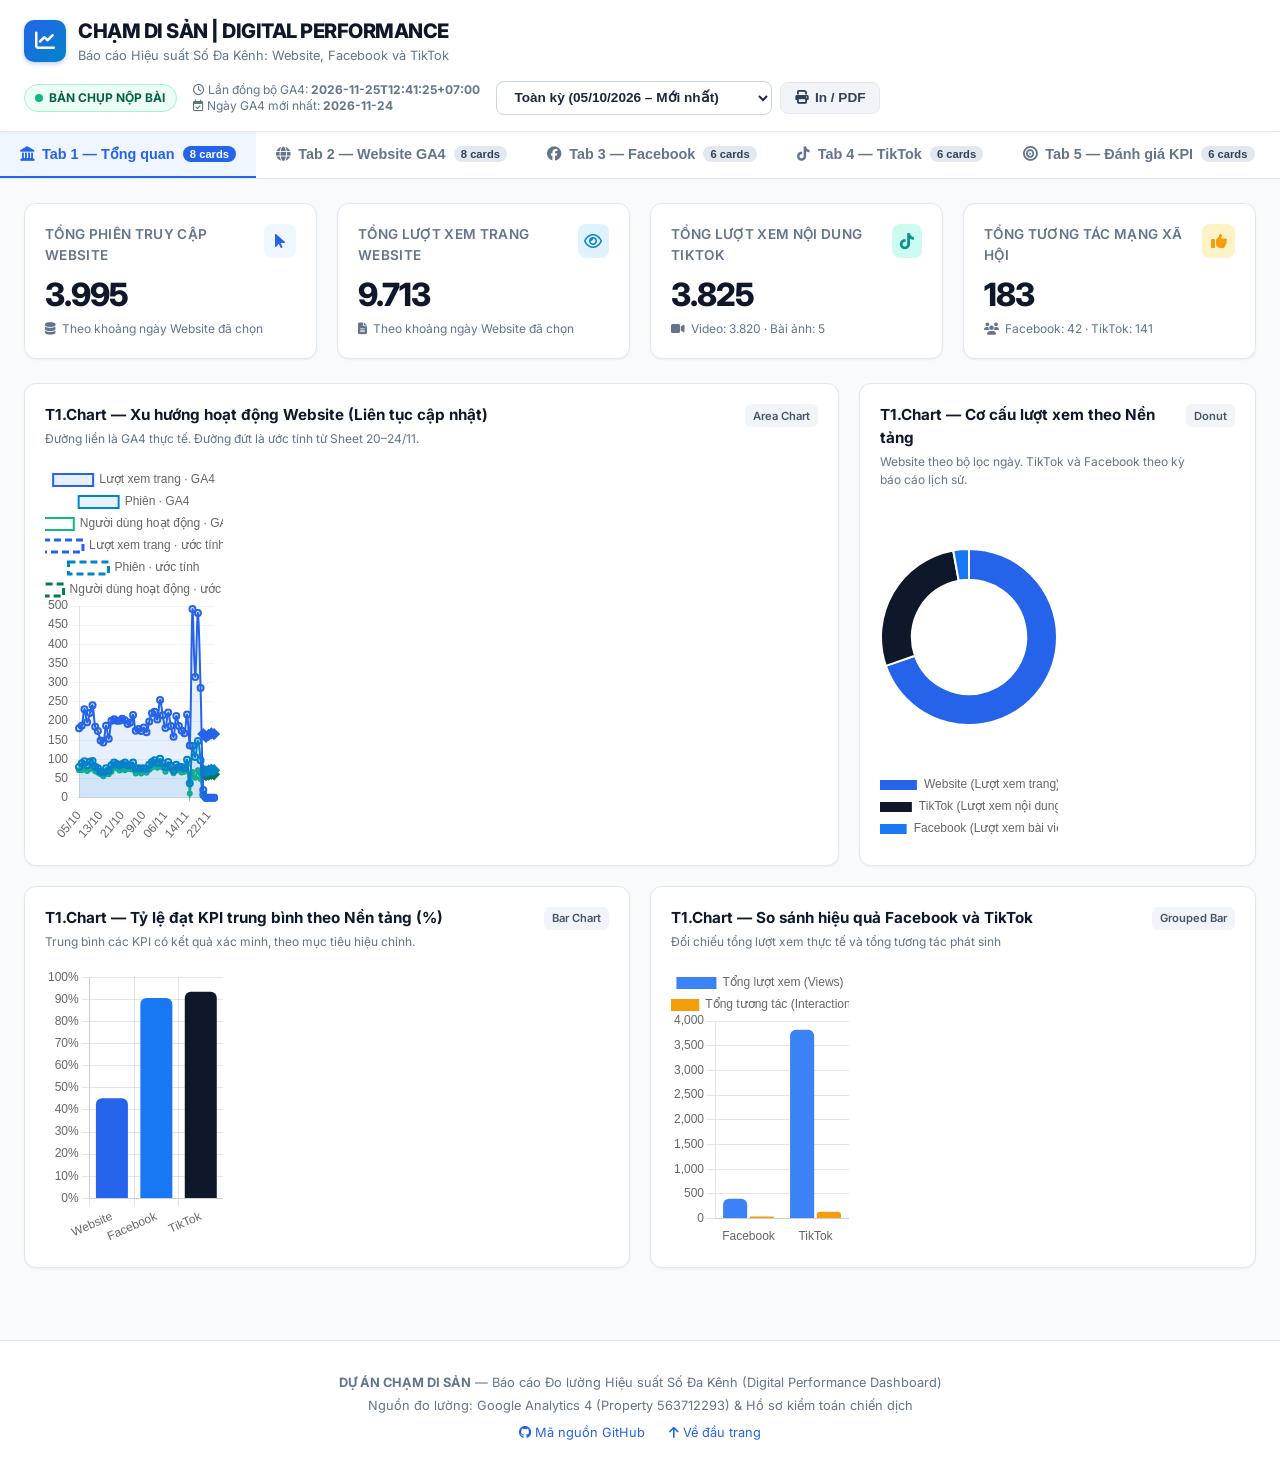
==== commit d8951520: "Show November 20–24 estimates alongside GA4 daily trends" ====
--- a/PTW/05_DASHBOARD/index.html
+++ b/PTW/05_DASHBOARD/index.html
@@ -49,6 +49,7 @@
             <option value="all">Toàn kỳ (05/10/2026 – Mới nhất)</option>
             <option value="history">Kỳ GA4 lịch sử (05/10 – 17/11/2026)</option>
             <option value="live">Kỳ GA4 Data API (từ 18/11/2026)</option>
+            <option value="scenario">20–24/11/2026 (so sánh)</option>
             <option value="7d">7 ngày gần nhất</option>
             <option value="14d">14 ngày gần nhất</option>
             <option value="30d">30 ngày gần nhất</option>
@@ -160,7 +161,7 @@
           <div class="chart-header">
             <div class="chart-title-wrap">
               <h3 class="chart-title">T1.Chart — Xu hướng hoạt động Website (Liên tục cập nhật)</h3>
-              <p class="chart-subtitle">Số liệu nguyên bản: Lượt xem trang, Số phiên và Người dùng hoạt động theo chuỗi ngày</p>
+              <p class="chart-subtitle">Đường liền là GA4 thực tế. Đường đứt là ước tính từ Sheet 20–24/11.</p>
             </div>
             <span class="chart-badge">Area Chart</span>
           </div>
@@ -253,6 +254,7 @@
           <div class="chart-header">
             <div class="chart-title-wrap">
               <h3 class="chart-title">T2.Chart — Nhịp độ người dùng và phiên truy cập theo ngày</h3>
+              <p class="chart-subtitle">Đường liền là GA4 thực tế. Đường đứt là ước tính từ Sheet 20–24/11.</p>
             </div>
             <span class="chart-badge">Line/Area</span>
           </div>
@@ -266,7 +268,12 @@
           <div class="chart-header">
             <div class="chart-title-wrap">
               <h3 class="chart-title">T2.Chart — Cơ cấu nguồn truy cập Website (Traffic Sources)</h3>
-              <p class="chart-subtitle" id="traffic-sources-scope" hidden></p>
+              <label for="traffic-data-mode" class="chart-subtitle">Dữ liệu hiển thị</label>
+              <select id="traffic-data-mode" class="filter-select traffic-data-mode">
+                <option value="actual">GA4 thực tế</option>
+                <option value="estimate">Ước tính từ Sheet 20–24/11</option>
+              </select>
+              <p class="chart-subtitle" id="traffic-sources-scope" aria-live="polite" hidden></p>
             </div>
             <span class="chart-badge">Donut</span>
           </div>
@@ -547,7 +554,7 @@
           <div class="kpi-value" id="kpi-q113">–</div>
           <div class="kpi-footer">
             <i class="fa-solid fa-flag"></i>
-            <span>Kỳ 05/10–24/11/2026 · 1 KPI chưa đủ dữ liệu</span>
+            <span>Kỳ 05/10–24/11/2026 · 7 đạt, 1 chưa đạt, 1 chưa xác minh</span>
           </div>
         </div>
       </div>
@@ -658,6 +665,7 @@
 
   <!-- Application Logic -->
   <script src="data/dashboard_data.js"></script>
+  <script src="data/traffic_scenario.js"></script>
   <script src="js/app.js"></script>
 </body>
 </html>
--- a/PTW/05_DASHBOARD/css/style.css
+++ b/PTW/05_DASHBOARD/css/style.css
@@ -235,6 +235,14 @@
   padding: 1.5rem;
 }
 
+.traffic-data-mode {
+  display: block;
+  width: 100%;
+  max-width: 17rem;
+  margin: 0.3rem 0;
+  font-size: 0.8rem;
+}
+
 /* Grid Layouts */
 .tab-content {
   display: none;
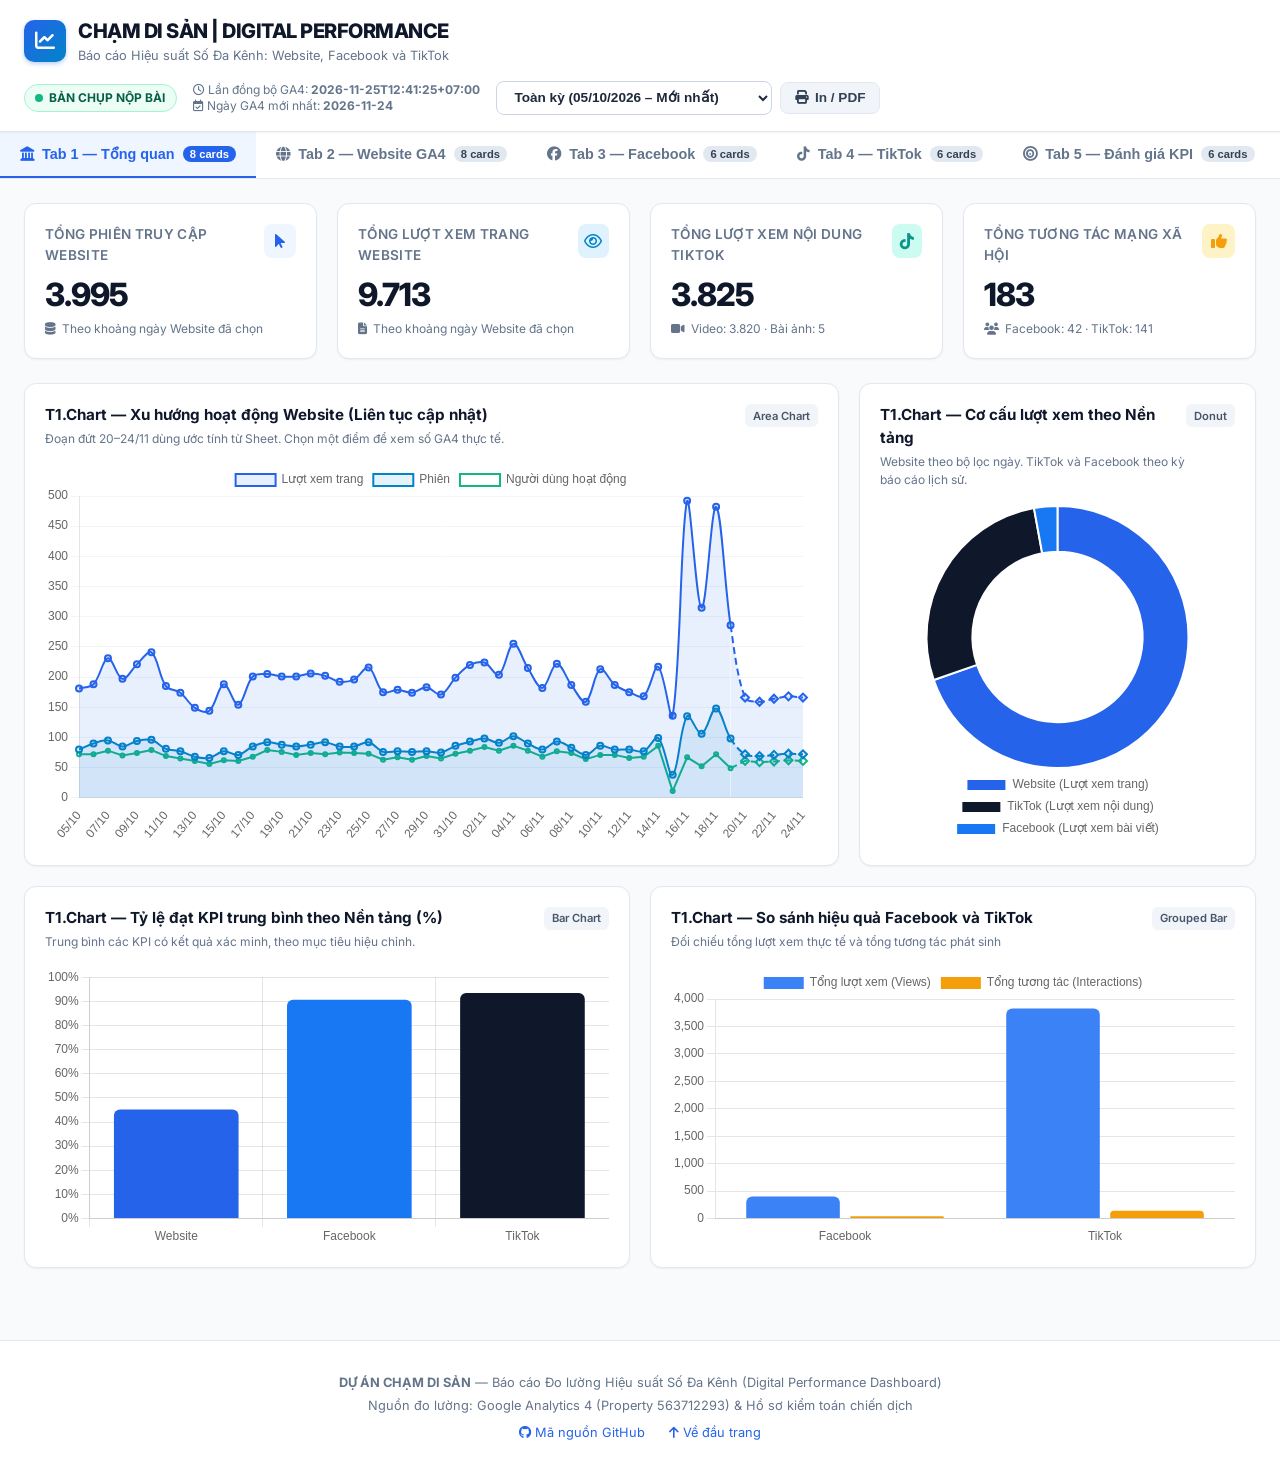
==== commit 1f5ae010: "Integrate estimated intervals into the existing trend lines" ====
--- a/PTW/05_DASHBOARD/index.html
+++ b/PTW/05_DASHBOARD/index.html
@@ -161,7 +161,7 @@
           <div class="chart-header">
             <div class="chart-title-wrap">
               <h3 class="chart-title">T1.Chart — Xu hướng hoạt động Website (Liên tục cập nhật)</h3>
-              <p class="chart-subtitle">Đường liền là GA4 thực tế. Đường đứt là ước tính từ Sheet 20–24/11.</p>
+              <p class="chart-subtitle">Đoạn đứt 20–24/11 dùng ước tính từ Sheet. Chọn một điểm để xem số GA4 thực tế.</p>
             </div>
             <span class="chart-badge">Area Chart</span>
           </div>
@@ -254,7 +254,7 @@
           <div class="chart-header">
             <div class="chart-title-wrap">
               <h3 class="chart-title">T2.Chart — Nhịp độ người dùng và phiên truy cập theo ngày</h3>
-              <p class="chart-subtitle">Đường liền là GA4 thực tế. Đường đứt là ước tính từ Sheet 20–24/11.</p>
+              <p class="chart-subtitle">Đoạn đứt 20–24/11 dùng ước tính từ Sheet. Chọn một điểm để xem số GA4 thực tế.</p>
             </div>
             <span class="chart-badge">Line/Area</span>
           </div>
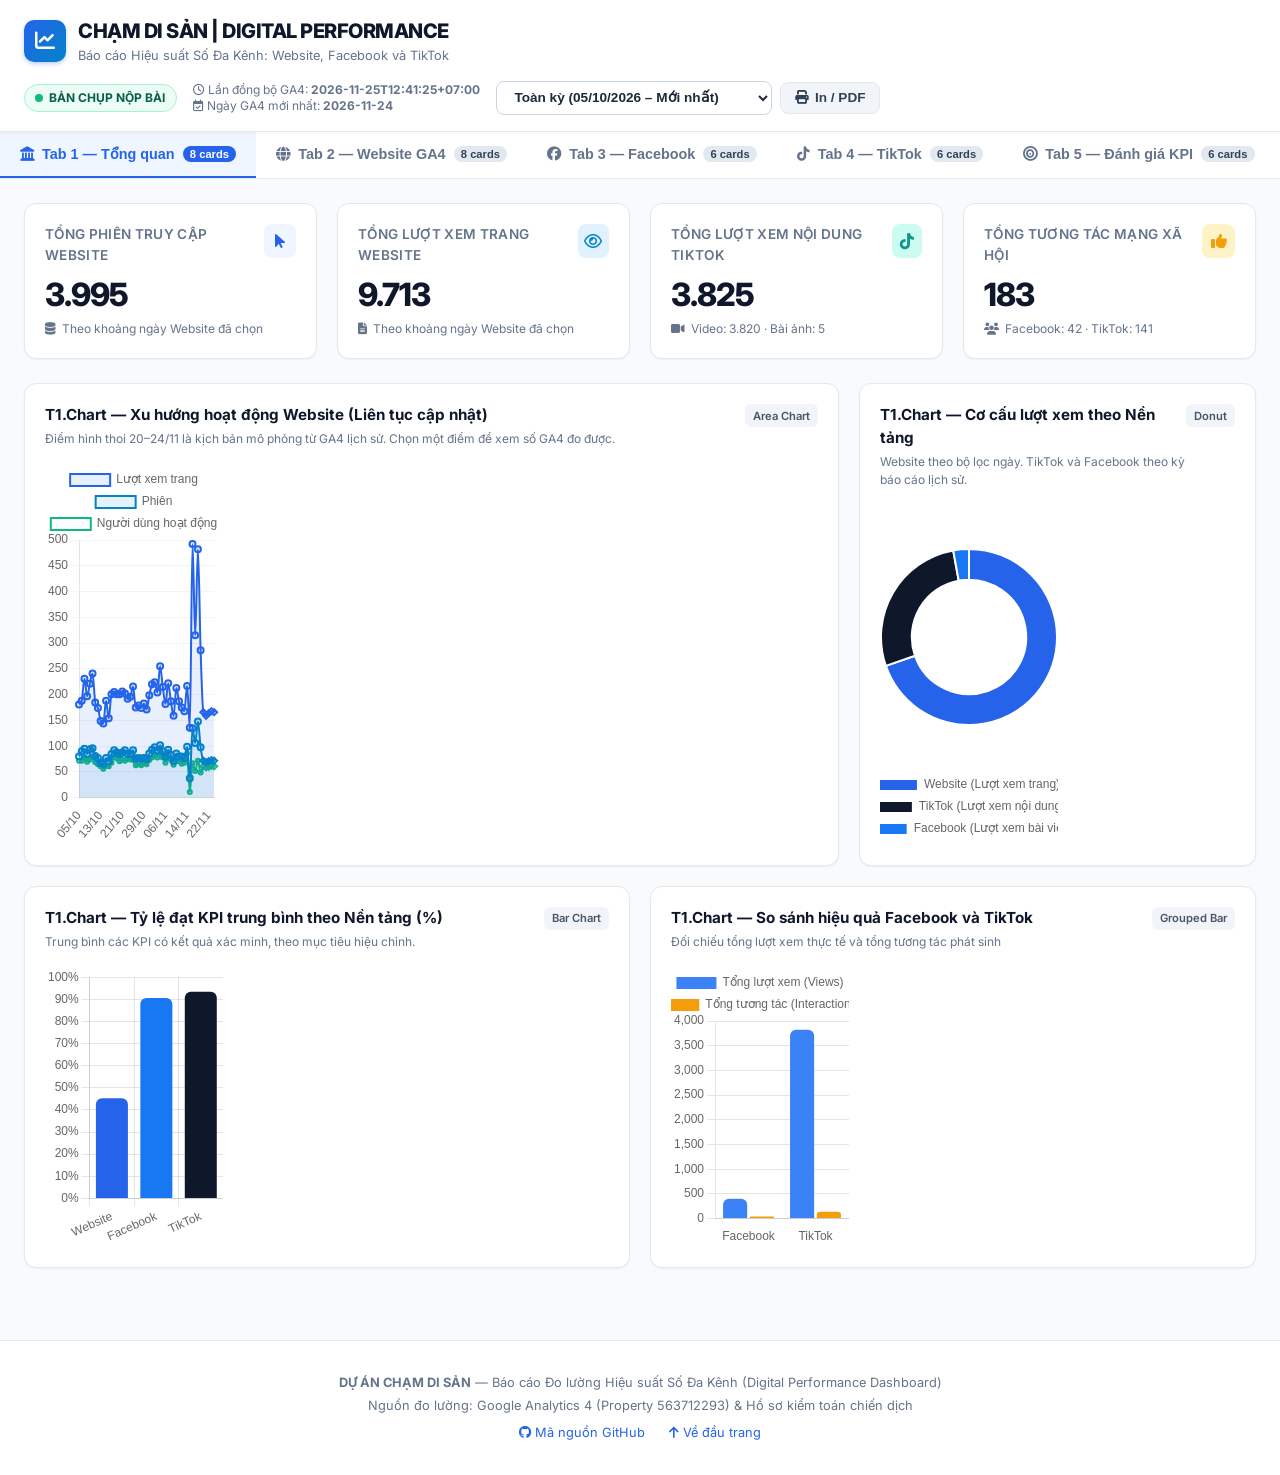
==== commit a7c198f5: "Use solid GA4 reference trend lines with clear provenance" ====
--- a/PTW/05_DASHBOARD/index.html
+++ b/PTW/05_DASHBOARD/index.html
@@ -161,7 +161,7 @@
           <div class="chart-header">
             <div class="chart-title-wrap">
               <h3 class="chart-title">T1.Chart — Xu hướng hoạt động Website (Liên tục cập nhật)</h3>
-              <p class="chart-subtitle">Đoạn đứt 20–24/11 dùng ước tính từ Sheet. Chọn một điểm để xem số GA4 thực tế.</p>
+              <p class="chart-subtitle">Điểm hình thoi 20–24/11 là kịch bản mô phỏng từ GA4 lịch sử. Chọn một điểm để xem số GA4 đo được.</p>
             </div>
             <span class="chart-badge">Area Chart</span>
           </div>
@@ -254,7 +254,7 @@
           <div class="chart-header">
             <div class="chart-title-wrap">
               <h3 class="chart-title">T2.Chart — Nhịp độ người dùng và phiên truy cập theo ngày</h3>
-              <p class="chart-subtitle">Đoạn đứt 20–24/11 dùng ước tính từ Sheet. Chọn một điểm để xem số GA4 thực tế.</p>
+              <p class="chart-subtitle">Điểm hình thoi 20–24/11 là kịch bản mô phỏng từ GA4 lịch sử. Chọn một điểm để xem số GA4 đo được.</p>
             </div>
             <span class="chart-badge">Line/Area</span>
           </div>
@@ -271,7 +271,7 @@
               <label for="traffic-data-mode" class="chart-subtitle">Dữ liệu hiển thị</label>
               <select id="traffic-data-mode" class="filter-select traffic-data-mode">
                 <option value="actual">GA4 thực tế</option>
-                <option value="estimate">Ước tính từ Sheet 20–24/11</option>
+                <option value="estimate">Kịch bản tham chiếu 20–24/11</option>
               </select>
               <p class="chart-subtitle" id="traffic-sources-scope" aria-live="polite" hidden></p>
             </div>
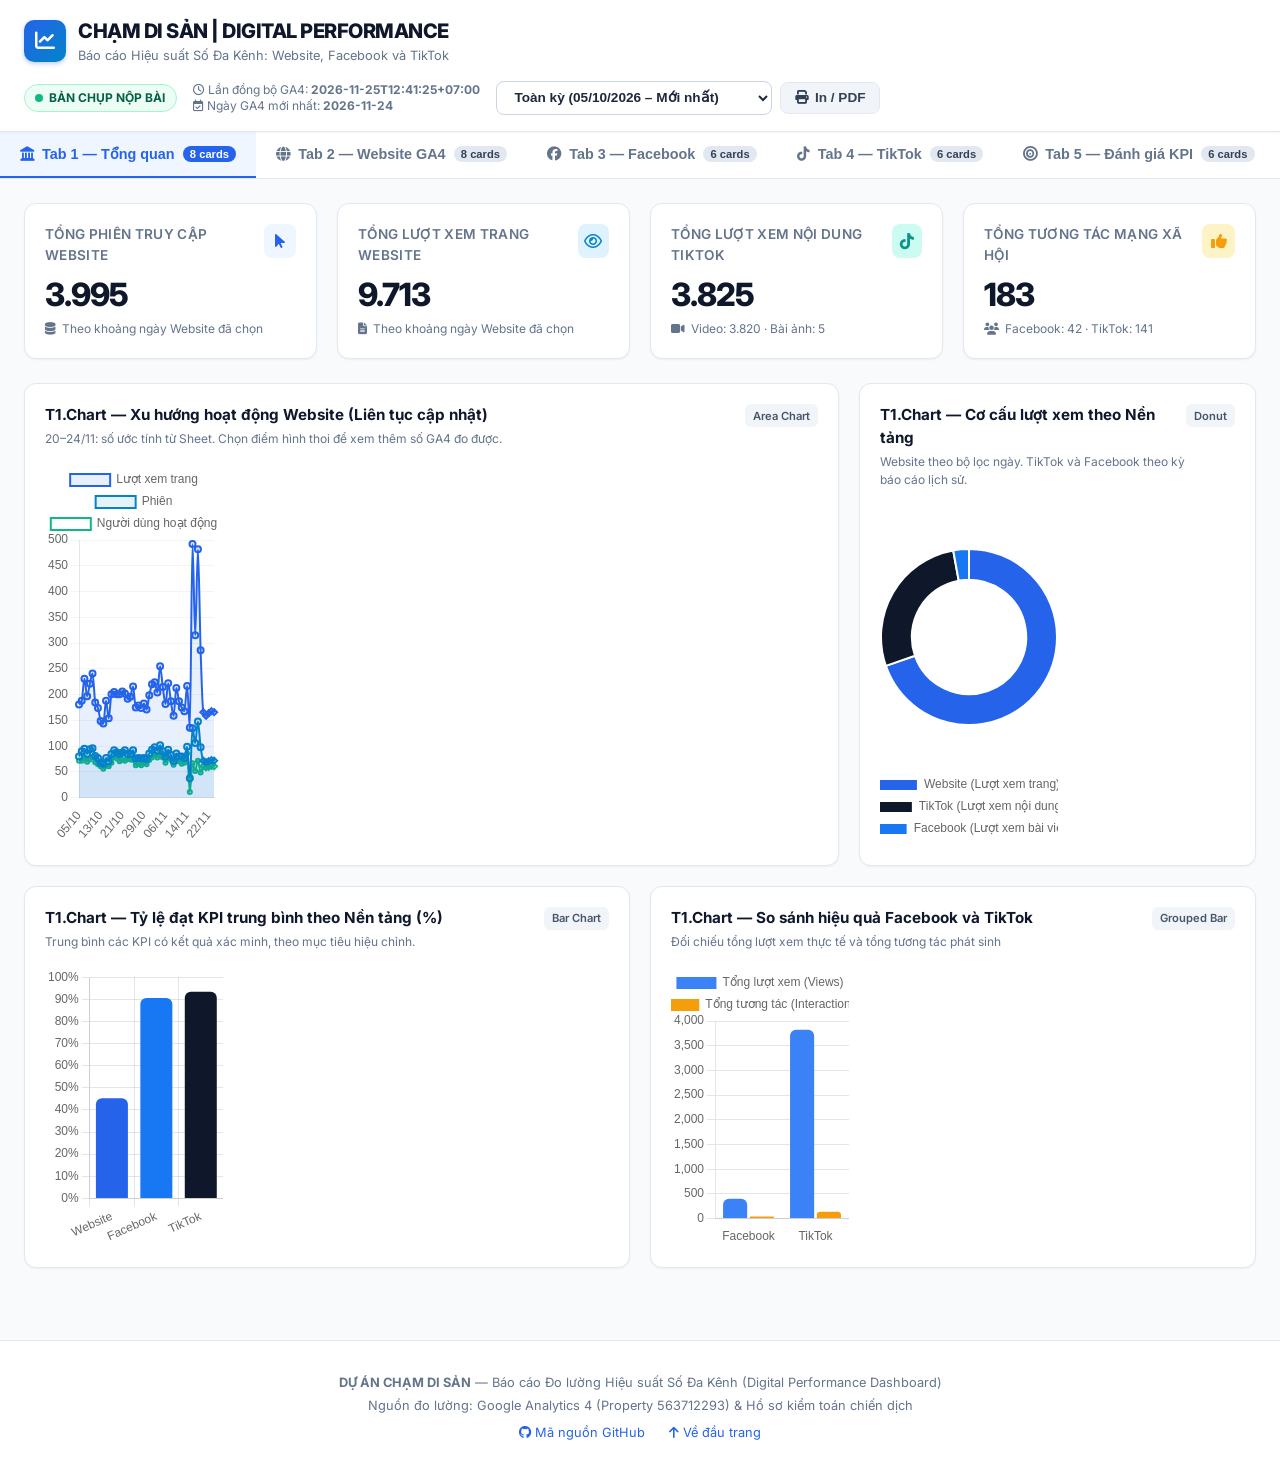
==== commit 2a06c52c: "Simplify chart legends and keep a shared data source note" ====
--- a/PTW/05_DASHBOARD/index.html
+++ b/PTW/05_DASHBOARD/index.html
@@ -161,7 +161,7 @@
           <div class="chart-header">
             <div class="chart-title-wrap">
               <h3 class="chart-title">T1.Chart — Xu hướng hoạt động Website (Liên tục cập nhật)</h3>
-              <p class="chart-subtitle">Điểm hình thoi 20–24/11 là kịch bản mô phỏng từ GA4 lịch sử. Chọn một điểm để xem số GA4 đo được.</p>
+              <p class="chart-subtitle">20–24/11: số ước tính từ Sheet. Chọn điểm hình thoi để xem thêm số GA4 đo được.</p>
             </div>
             <span class="chart-badge">Area Chart</span>
           </div>
@@ -254,7 +254,7 @@
           <div class="chart-header">
             <div class="chart-title-wrap">
               <h3 class="chart-title">T2.Chart — Nhịp độ người dùng và phiên truy cập theo ngày</h3>
-              <p class="chart-subtitle">Điểm hình thoi 20–24/11 là kịch bản mô phỏng từ GA4 lịch sử. Chọn một điểm để xem số GA4 đo được.</p>
+              <p class="chart-subtitle">20–24/11: số ước tính từ Sheet. Chọn điểm hình thoi để xem thêm số GA4 đo được.</p>
             </div>
             <span class="chart-badge">Line/Area</span>
           </div>
@@ -271,7 +271,7 @@
               <label for="traffic-data-mode" class="chart-subtitle">Dữ liệu hiển thị</label>
               <select id="traffic-data-mode" class="filter-select traffic-data-mode">
                 <option value="actual">GA4 thực tế</option>
-                <option value="estimate">Kịch bản tham chiếu 20–24/11</option>
+                <option value="estimate">Ước tính từ Sheet 20–24/11</option>
               </select>
               <p class="chart-subtitle" id="traffic-sources-scope" aria-live="polite" hidden></p>
             </div>
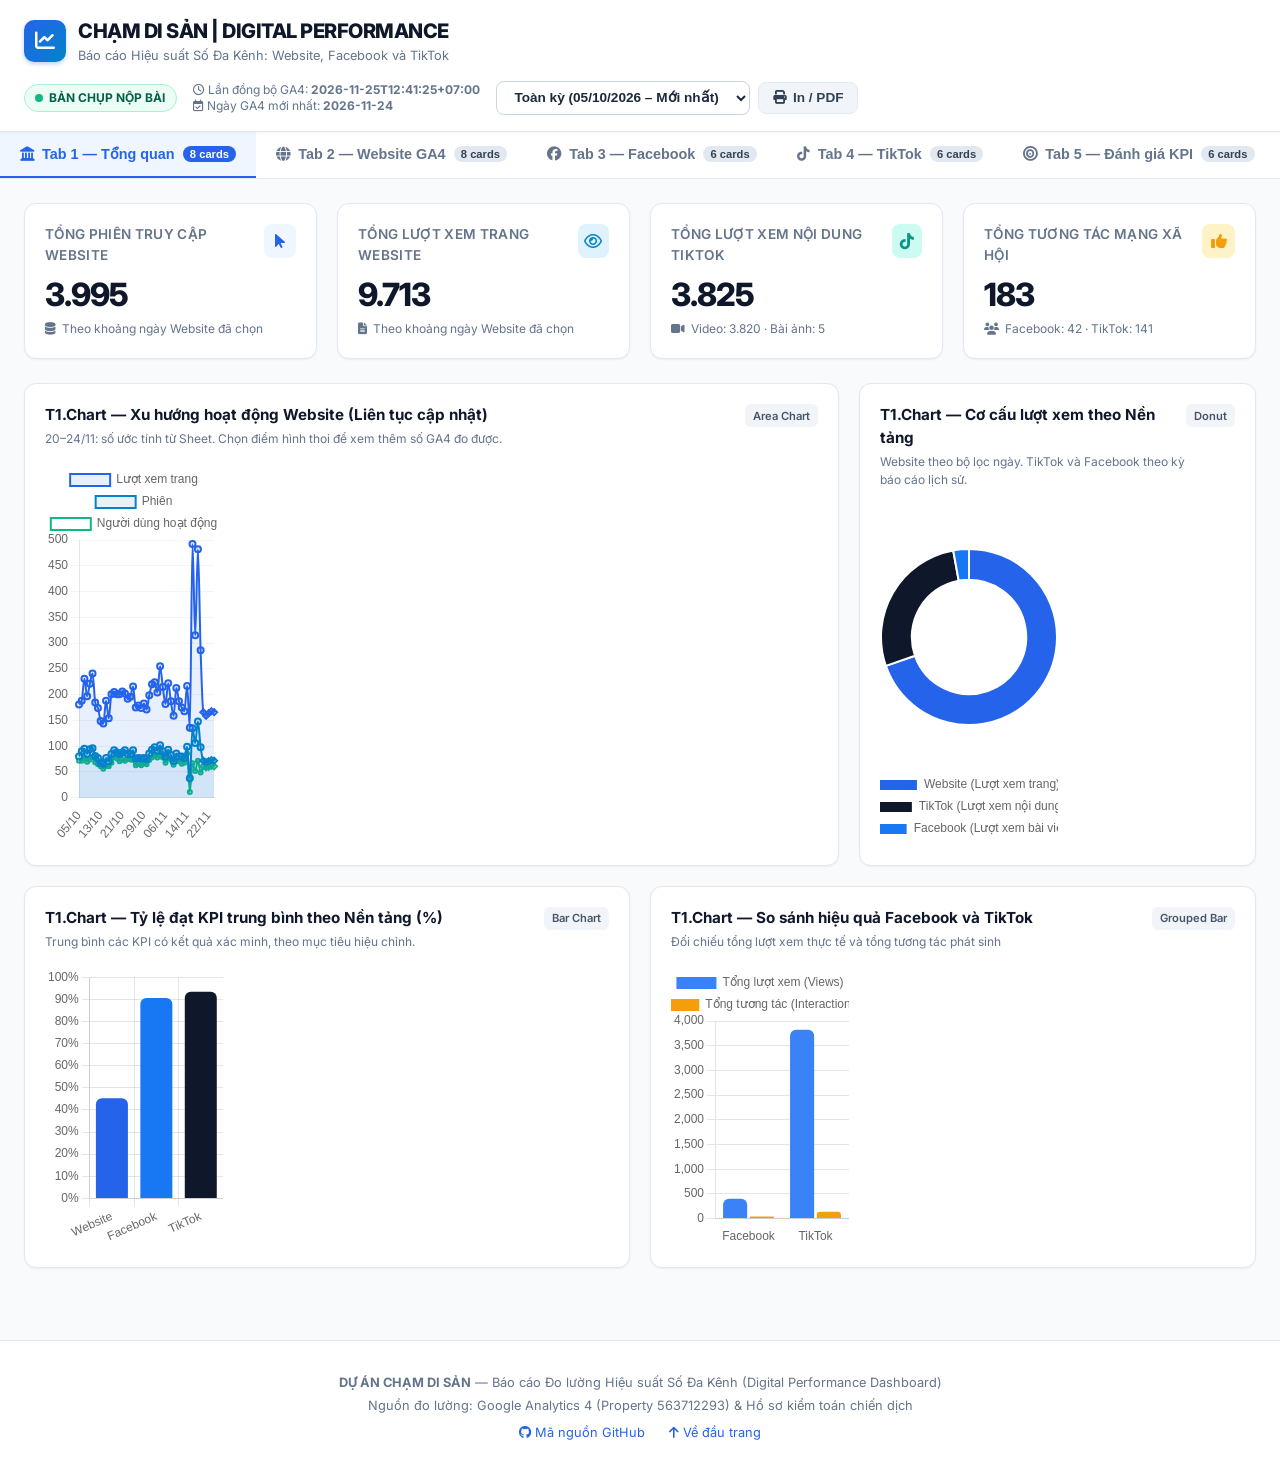
==== commit dc17e399: "Allow selecting an inclusive custom date range on dashboard" ====
--- a/PTW/05_DASHBOARD/index.html
+++ b/PTW/05_DASHBOARD/index.html
@@ -47,9 +47,7 @@
         <div class="filter-group">
           <select id="global-date-filter" class="filter-select" title="Bộ lọc thời gian toàn dashboard">
             <option value="all">Toàn kỳ (05/10/2026 – Mới nhất)</option>
-            <option value="history">Kỳ GA4 lịch sử (05/10 – 17/11/2026)</option>
-            <option value="live">Kỳ GA4 Data API (từ 18/11/2026)</option>
-            <option value="scenario">20–24/11/2026 (so sánh)</option>
+            <option value="custom">Tự chọn khoảng ngày</option>
             <option value="7d">7 ngày gần nhất</option>
             <option value="14d">14 ngày gần nhất</option>
             <option value="30d">30 ngày gần nhất</option>
@@ -58,6 +56,15 @@
           <button id="btn-print-snapshot" class="btn-snapshot" title="In hoặc lưu file snapshot PDF">
             <i class="fa-solid fa-print"></i> In / PDF
           </button>
+          <form id="custom-date-range" class="custom-date-range" hidden>
+            <label for="date-from">Từ ngày
+              <input type="date" id="date-from" class="filter-select" required>
+            </label>
+            <label for="date-to">Đến ngày
+              <input type="date" id="date-to" class="filter-select" required>
+            </label>
+            <button type="submit" class="btn-snapshot">Áp dụng</button>
+          </form>
         </div>
       </div>
     </div>
--- a/PTW/05_DASHBOARD/css/style.css
+++ b/PTW/05_DASHBOARD/css/style.css
@@ -130,6 +130,29 @@
   display: flex;
   align-items: center;
   gap: 0.5rem;
+  flex-wrap: wrap;
+}
+
+.custom-date-range:not([hidden]) {
+  display: flex;
+  flex: 1 0 100%;
+  flex-wrap: wrap;
+  align-items: end;
+  gap: 0.5rem;
+}
+
+.custom-date-range label {
+  display: grid;
+  gap: 0.25rem;
+  color: var(--slate-700);
+  font-size: 0.75rem;
+  font-weight: 600;
+}
+
+.custom-date-range input {
+  width: 10rem;
+  max-width: 100%;
+  min-height: 2rem;
 }
 
 .filter-select {
